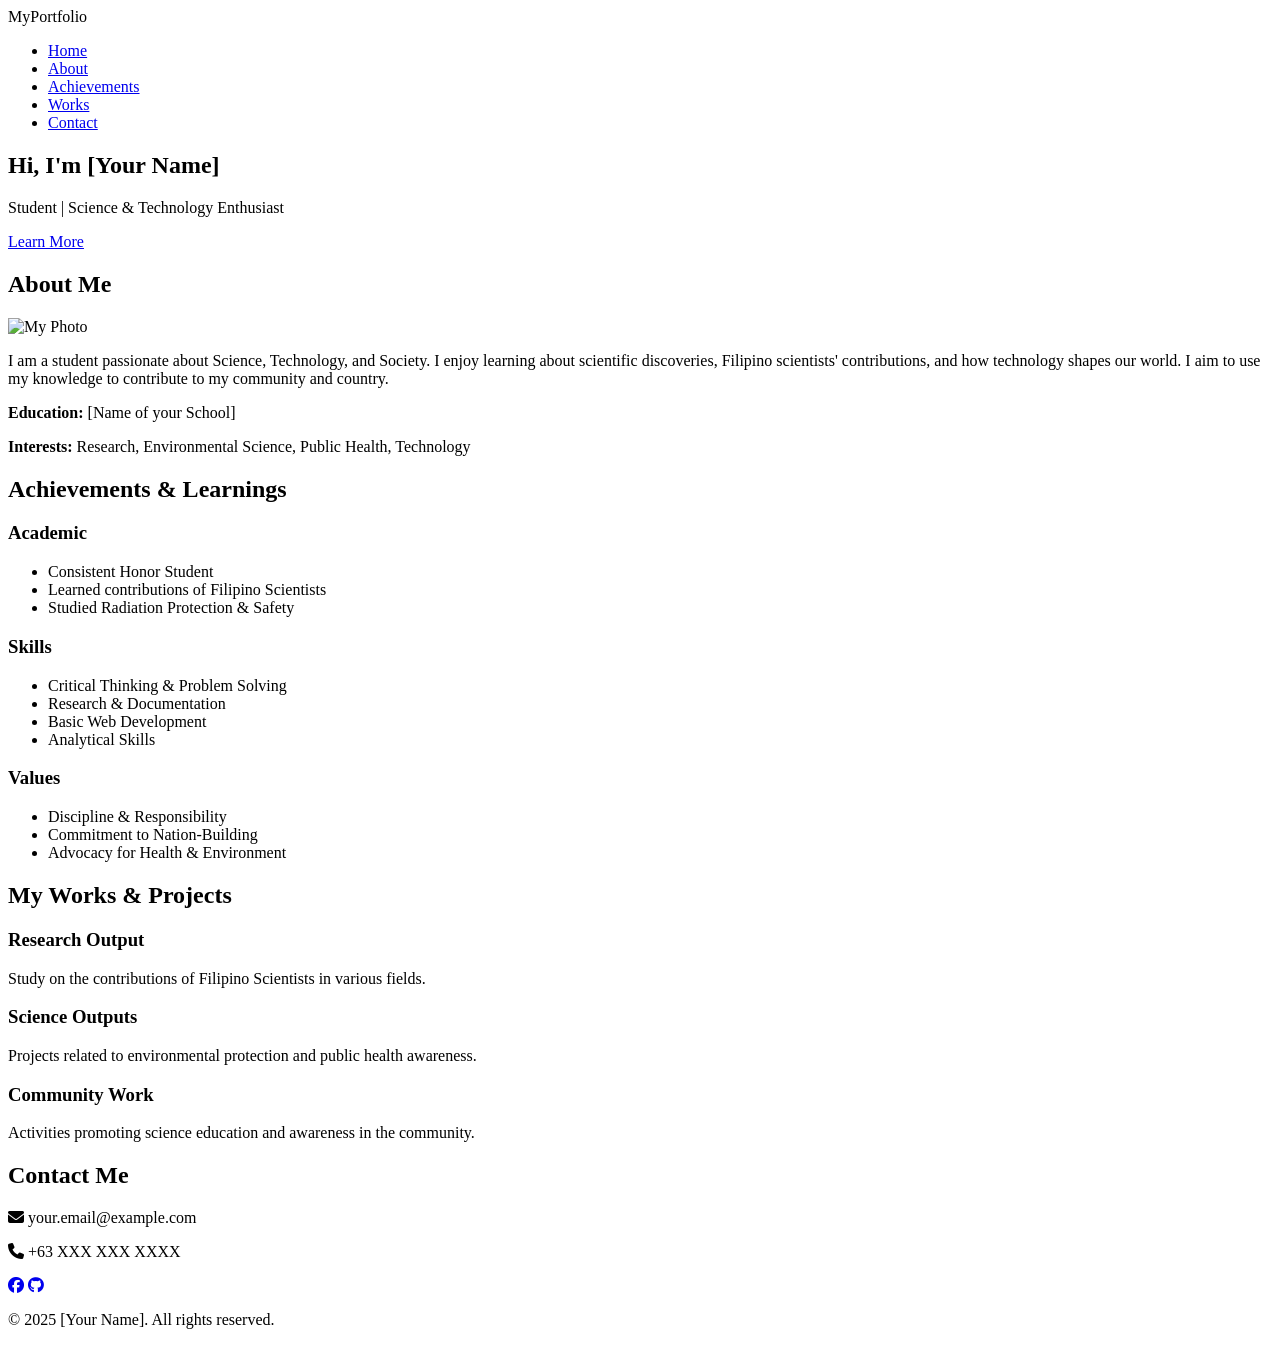
==== sam.html @ f26bc43c "add: create initial portfolio layout in sam.html" ====
<!DOCTYPE html>
<html lang="en">
<head>
    <meta charset="UTF-8">
    <meta name="viewport" content="width=device-width, initial-scale=1.0">
    <title>My Portfolio | [Your Name]</title>
    <link rel="stylesheet" href="style.css">
    <!-- Optional: Add icons from Font Awesome -->
    <link rel="stylesheet" href="https://cdnjs.cloudflare.com/ajax/libs/font-awesome/6.4.0/css/all.min.css">
</head>
<body>
    <!-- Navigation Bar -->
    <nav class="navbar">
        <div class="logo">MyPortfolio</div>
        <ul class="nav-links">
            <li><a href="#home">Home</a></li>
            <li><a href="#about">About</a></li>
            <li><a href="#achievements">Achievements</a></li>
            <li><a href="#works">Works</a></li>
            <li><a href="#contact">Contact</a></li>
        </ul>
    </nav>

    <!-- Home Section -->
    <section id="home" class="home-section">
        <div class="home-content">
            <h1>Hi, I'm <span>[Your Name]</span></h1>
            <p>Student | Science & Technology Enthusiast</p>
            <a href="#about" class="btn">Learn More</a>
        </div>
    </section>

    <!-- About Section -->
    <section id="about" class="section">
        <h2>About Me</h2>
        <div class="about-content">
            <img src="your-photo.jpg" alt="My Photo" class="profile-img">
            <div class="about-text">
                <p>
                    I am a student passionate about Science, Technology, and Society. I enjoy learning about scientific discoveries, Filipino scientists' contributions, and how technology shapes our world. I aim to use my knowledge to contribute to my community and country.
                </p>
                <p><strong>Education:</strong> [Name of your School]</p>
                <p><strong>Interests:</strong> Research, Environmental Science, Public Health, Technology</p>
            </div>
        </div>
    </section>

    <!-- Achievements Section -->
    <section id="achievements" class="section">
        <h2>Achievements & Learnings</h2>
        <div class="cards-container">
            <div class="card">
                <h3>Academic</h3>
                <ul>
                    <li>Consistent Honor Student</li>
                    <li>Learned contributions of Filipino Scientists</li>
                    <li>Studied Radiation Protection & Safety</li>
                </ul>
            </div>
            <div class="card">
                <h3>Skills</h3>
                <ul>
                    <li>Critical Thinking & Problem Solving</li>
                    <li>Research & Documentation</li>
                    <li>Basic Web Development</li>
                    <li>Analytical Skills</li>
                </ul>
            </div>
            <div class="card">
                <h3>Values</h3>
                <ul>
                    <li>Discipline & Responsibility</li>
                    <li>Commitment to Nation-Building</li>
                    <li>Advocacy for Health & Environment</li>
                </ul>
            </div>
        </div>
    </section>

    <!-- Works/Projects Section -->
    <section id="works" class="section">
        <h2>My Works & Projects</h2>
        <div class="cards-container">
            <div class="card">
                <h3>Research Output</h3>
                <p>Study on the contributions of Filipino Scientists in various fields.</p>
            </div>
            <div class="card">
                <h3>Science Outputs</h3>
                <p>Projects related to environmental protection and public health awareness.</p>
            </div>
            <div class="card">
                <h3>Community Work</h3>
                <p>Activities promoting science education and awareness in the community.</p>
            </div>
        </div>
    </section>

    <!-- Contact Section -->
    <section id="contact" class="section">
        <h2>Contact Me</h2>
        <div class="contact-info">
            <p><i class="fa-solid fa-envelope"></i> your.email@example.com</p>
            <p><i class="fa-solid fa-phone"></i> +63 XXX XXX XXXX</p>
            <div class="social-links">
                <a href="#" target="_blank"><i class="fa-brands fa-facebook"></i></a>
                <a href="#" target="_blank"><i class="fa-brands fa-github"></i></a>
            </div>
        </div>
    </section>

    <!-- Footer -->
    <footer>
        <p>&copy; 2025 [Your Name]. All rights reserved.</p>
    </footer>

    <script src="script.js"></script>
</body>
</html>
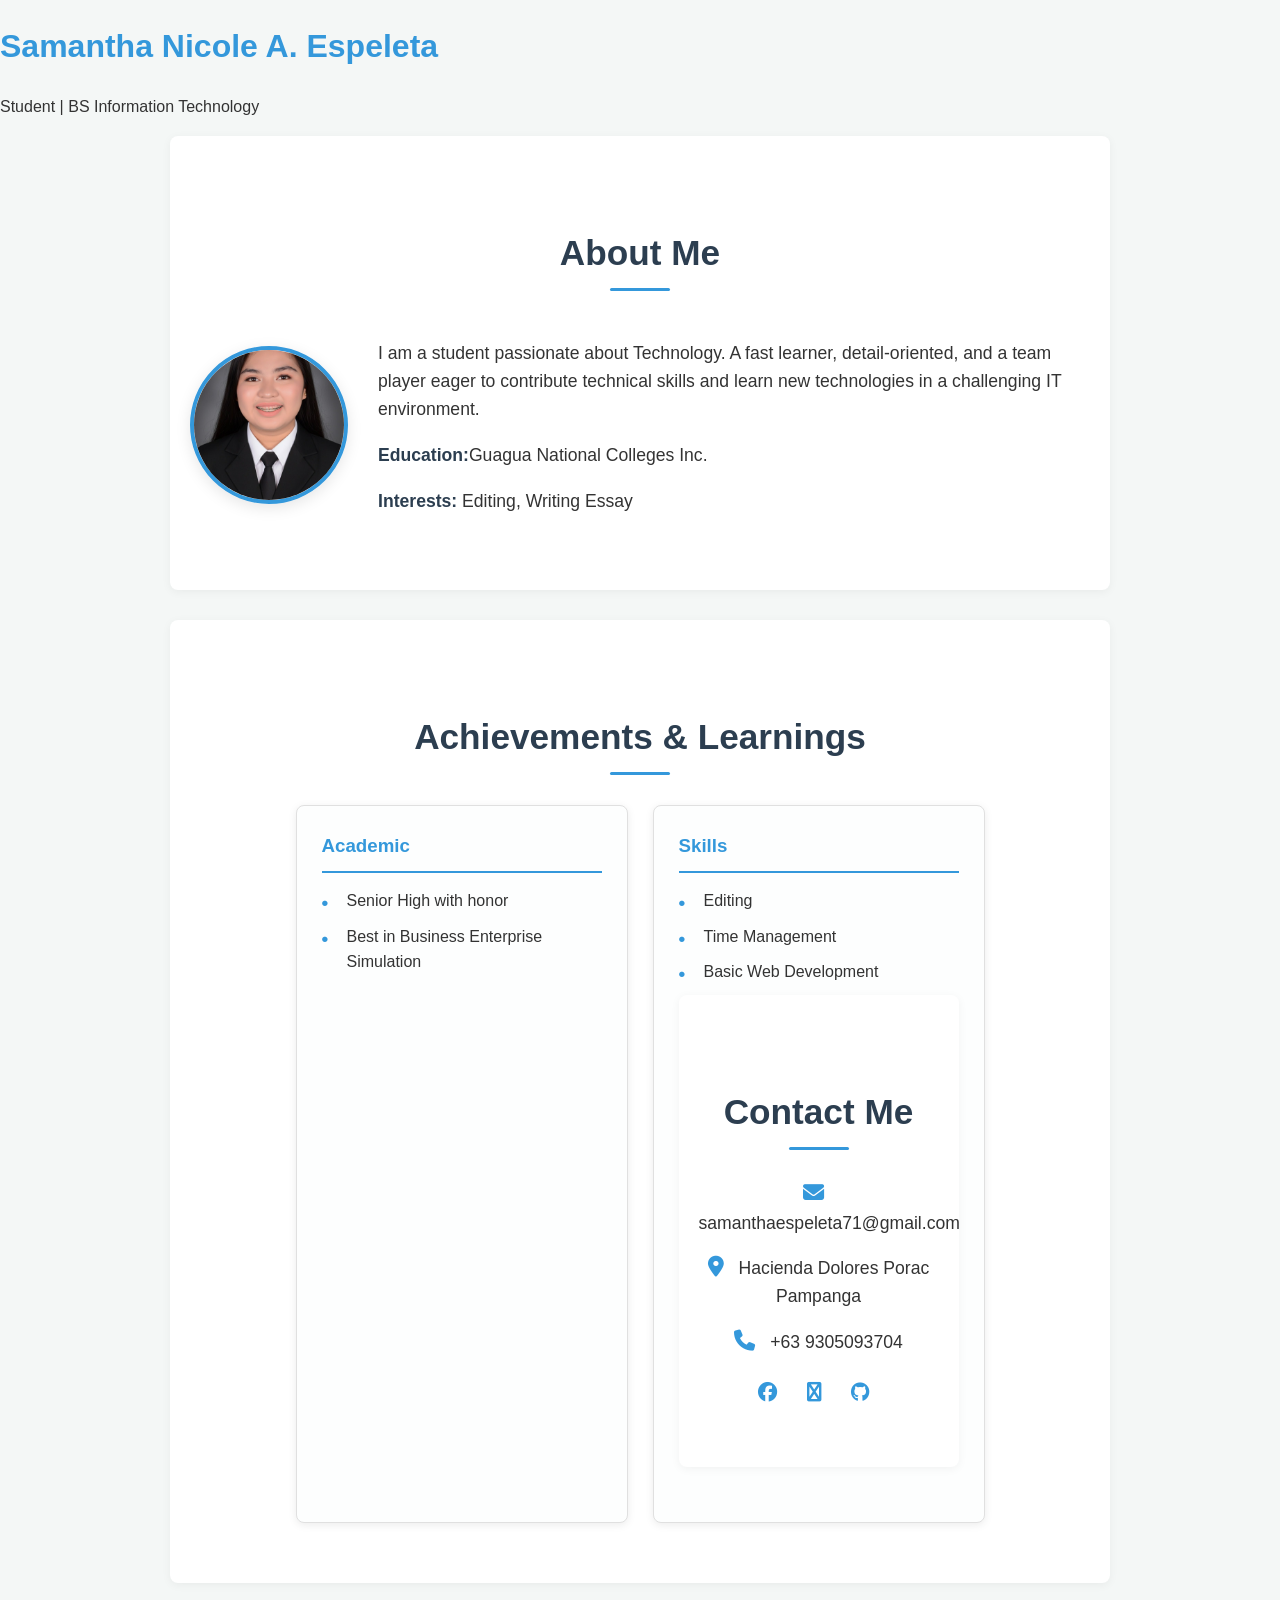
==== commit 0d5dfa78: "Add smooth scrolling and styling for sections, cards, and footer - Implement smooth scrolling for an" ====
--- a/sam.html
+++ b/sam.html
@@ -3,30 +3,16 @@
 <head>
     <meta charset="UTF-8">
     <meta name="viewport" content="width=device-width, initial-scale=1.0">
-    <title>My Portfolio | [Your Name]</title>
+    <title>My Portfolio | Samantha Nicole A. Espeleta</title>
     <link rel="stylesheet" href="style.css">
     <!-- Optional: Add icons from Font Awesome -->
     <link rel="stylesheet" href="https://cdnjs.cloudflare.com/ajax/libs/font-awesome/6.4.0/css/all.min.css">
 </head>
 <body>
-    <!-- Navigation Bar -->
-    <nav class="navbar">
-        <div class="logo">MyPortfolio</div>
-        <ul class="nav-links">
-            <li><a href="#home">Home</a></li>
-            <li><a href="#about">About</a></li>
-            <li><a href="#achievements">Achievements</a></li>
-            <li><a href="#works">Works</a></li>
-            <li><a href="#contact">Contact</a></li>
-        </ul>
-    </nav>
 
-    <!-- Home Section -->
-    <section id="home" class="home-section">
-        <div class="home-content">
-            <h1>Hi, I'm <span>[Your Name]</span></h1>
-            <p>Student | Science & Technology Enthusiast</p>
-            <a href="#about" class="btn">Learn More</a>
+    <!-- Header Section -->
+            <h1><span>Samantha Nicole A. Espeleta</span></h1>
+            <p>Student | BS Information Technology</p>
         </div>
     </section>
 
@@ -34,13 +20,13 @@
     <section id="about" class="section">
         <h2>About Me</h2>
         <div class="about-content">
-            <img src="your-photo.jpg" alt="My Photo" class="profile-img">
+            <img src="nicolee.jpeg" alt="My Photo" width="130" height="80">
             <div class="about-text">
                 <p>
-                    I am a student passionate about Science, Technology, and Society. I enjoy learning about scientific discoveries, Filipino scientists' contributions, and how technology shapes our world. I aim to use my knowledge to contribute to my community and country.
+                    I am a student passionate about  Technology. A fast learner, detail-oriented, and a team player eager to contribute technical skills and learn new technologies in a challenging IT environment.
                 </p>
-                <p><strong>Education:</strong> [Name of your School]</p>
-                <p><strong>Interests:</strong> Research, Environmental Science, Public Health, Technology</p>
+                <p><strong>Education:</strong>Guagua National Colleges Inc.</p>
+                <p><strong>Interests:</strong> Editing, Writing Essay</p>
             </div>
         </div>
     </section>
@@ -52,67 +38,32 @@
             <div class="card">
                 <h3>Academic</h3>
                 <ul>
-                    <li>Consistent Honor Student</li>
-                    <li>Learned contributions of Filipino Scientists</li>
-                    <li>Studied Radiation Protection & Safety</li>
-                </ul>
+                    <li>Senior High with honor</li>
+                    <li>Best in Business Enterprise Simulation</li>
             </div>
             <div class="card">
                 <h3>Skills</h3>
                 <ul>
-                    <li>Critical Thinking & Problem Solving</li>
-                    <li>Research & Documentation</li>
+                    <li>Editing</li>
+                    <li>Time Management</li>
                     <li>Basic Web Development</li>
-                    <li>Analytical Skills</li>
-                </ul>
-            </div>
-            <div class="card">
-                <h3>Values</h3>
-                <ul>
-                    <li>Discipline & Responsibility</li>
-                    <li>Commitment to Nation-Building</li>
-                    <li>Advocacy for Health & Environment</li>
-                </ul>
-            </div>
-        </div>
-    </section>
-
-    <!-- Works/Projects Section -->
-    <section id="works" class="section">
-        <h2>My Works & Projects</h2>
-        <div class="cards-container">
-            <div class="card">
-                <h3>Research Output</h3>
-                <p>Study on the contributions of Filipino Scientists in various fields.</p>
-            </div>
-            <div class="card">
-                <h3>Science Outputs</h3>
-                <p>Projects related to environmental protection and public health awareness.</p>
-            </div>
-            <div class="card">
-                <h3>Community Work</h3>
-                <p>Activities promoting science education and awareness in the community.</p>
-            </div>
-        </div>
-    </section>
+  
 
     <!-- Contact Section -->
     <section id="contact" class="section">
         <h2>Contact Me</h2>
         <div class="contact-info">
-            <p><i class="fa-solid fa-envelope"></i> your.email@example.com</p>
-            <p><i class="fa-solid fa-phone"></i> +63 XXX XXX XXXX</p>
+            <p><i class="fa-solid fa-envelope"></i> samanthaespeleta71@gmail.com</p>
+            <p><i class="fa-solid fa-location-dot"></i> Hacienda Dolores Porac Pampanga</p>
+            <p><i class="fa-solid fa-phone"></i> +63 9305093704</p>
             <div class="social-links">
                 <a href="#" target="_blank"><i class="fa-brands fa-facebook"></i></a>
+                <a href="#" target="_blank"><i class="fa-brands fa-map-pin"></i></a>
                 <a href="#" target="_blank"><i class="fa-brands fa-github"></i></a>
             </div>
         </div>
     </section>
 
-    <!-- Footer -->
-    <footer>
-        <p>&copy; 2025 [Your Name]. All rights reserved.</p>
-    </footer>
 
     <script src="script.js"></script>
 </body>
--- a/style.css
+++ b/style.css
@@ -0,0 +1,187 @@
+/* General Body and Font Styles */
+body {
+    font-family: 'Segoe UI', Tahoma, Geneva, Verdana, sans-serif;
+    margin: 0;
+    padding: 0;
+    background-color: #f4f7f6; /* Light background */
+    color: #333;
+    line-height: 1.6;
+}
+
+h1, h2, h3 {
+    color: #2c3e50; /* Darker blue-gray for headings */
+}
+
+h1 span {
+    color: #3498db; /* A nice blue for the name */
+}
+
+/* Header Section (for the name and title) */
+.header {
+    background-color: #eaf2f8; /* Lighter blue for the header background */
+    padding: 80px 20px; /* Increased padding for more space */
+    text-align: center; /* Center align all content within the header */
+    border-radius: 0; /* Ensure no radius for the main banner */
+}
+
+.header h1 {
+    font-size: 3.5em; /* Larger font size for the name */
+    margin-bottom: 10px;
+    display: inline-block; /* Allows centering of block-level element */
+    text-align: center; /* Explicitly center the text */
+    max-width: 100%; /* Ensure it doesn't overflow */
+}
+
+.header p {
+    font-size: 1.5em;
+    color: #555;
+    margin-top: 0;
+}
+
+/* Section Styling */
+.section {
+    padding: 60px 20px;
+    margin-bottom: 30px;
+    background-color: #ffffff; /* White background for sections */
+    border-radius: 8px;
+    box-shadow: 0 2px 10px rgba(0, 0, 0, 0.05); /* Subtle shadow */
+    max-width: 900px; /* Max width for content */
+    margin-left: auto;
+    margin-right: auto;
+    text-align: center; /* Center content within each section */
+}
+
+.section h2 {
+    margin-bottom: 40px;
+    font-size: 2.2em;
+    position: relative;
+}
+
+.section h2::after {
+    content: '';
+    position: absolute;
+    bottom: -10px;
+    left: 50%;
+    transform: translateX(-50%);
+    width: 60px;
+    height: 3px;
+    background-color: #3498db; /* Blue underline for section titles */
+    border-radius: 2px;
+}
+
+/* About Section */
+.about-content {
+    display: flex;
+    flex-wrap: wrap; /* Allow wrapping on smaller screens */
+    justify-content: center;
+    align-items: center;
+    gap: 30px; /* Space between image and text */
+    text-align: left; /* Default text alignment for content */
+}
+
+.about-content img {
+    width: 150px;
+    height: 150px;
+    border-radius: 50%; /* Makes the image round */
+    object-fit: cover; /* Ensures image covers the area without distortion */
+    border: 4px solid #3498db; /* Blue border around the image */
+    box-shadow: 0 4px 15px rgba(0, 0, 0, 0.1);
+}
+
+.about-text {
+    flex: 1; /* Allows text to take available space */
+    min-width: 300px; /* Minimum width before wrapping */
+    text-align: left; /* Align text to the left */
+}
+
+.about-text p {
+    margin-bottom: 15px;
+    font-size: 1.1em;
+}
+
+.about-text strong {
+    color: #2c3e50; /* Darker color for emphasis */
+}
+
+/* Achievements Section */
+.cards-container {
+    display: flex;
+    justify-content: center;
+    flex-wrap: wrap;
+    gap: 25px; /* Space between cards */
+}
+
+.card {
+    background-color: #fdfefe; /* Slightly off-white for cards */
+    border: 1px solid #e0e0e0;
+    border-radius: 8px;
+    padding: 25px;
+    width: 280px; /* Fixed width for cards */
+    text-align: left;
+    box-shadow: 0 2px 8px rgba(0, 0, 0, 0.08);
+    transition: transform 0.3s ease, box-shadow 0.3s ease; /* Smooth hover effects */
+}
+
+.card:hover {
+    transform: translateY(-5px); /* Lift card on hover */
+    box-shadow: 0 8px 20px rgba(0, 0, 0, 0.15); /* Stronger shadow on hover */
+}
+
+.card h3 {
+    margin-top: 0;
+    color: #3498db; /* Blue for card titles */
+    border-bottom: 2px solid #3498db;
+    padding-bottom: 10px;
+    margin-bottom: 15px;
+}
+
+.card ul {
+    list-style: none;
+    padding: 0;
+    margin: 0;
+}
+
+.card li {
+    margin-bottom: 10px;
+    padding-left: 25px; /* Space for custom bullet points */
+    position: relative;
+}
+
+.card li::before {
+    content: '\2022'; /* Bullet point character */
+    color: #3498db; /* Blue bullet */
+    font-weight: bold;
+    display: inline-block;
+    position: absolute;
+    left: 0;
+    font-size: 1.2em;
+}
+
+/* Contact Section */
+.contact-info {
+    text-align: center;
+}
+
+.contact-info p {
+    font-size: 1.1em;
+    margin-bottom: 15px;
+}
+
+.contact-info i {
+    color: #3498db; /* Blue icons */
+    margin-right: 10px;
+    font-size: 1.2em;
+}
+
+.social-links {
+    margin-top: 25px;
+    display: flex;
+    justify-content: center;
+    gap: 20px; /* Space between social icons */
+}
+
+.social links a {
+    color: #3498db;
+    font-size: 1.5em;
+    transition: color 0.3s ease;
+}
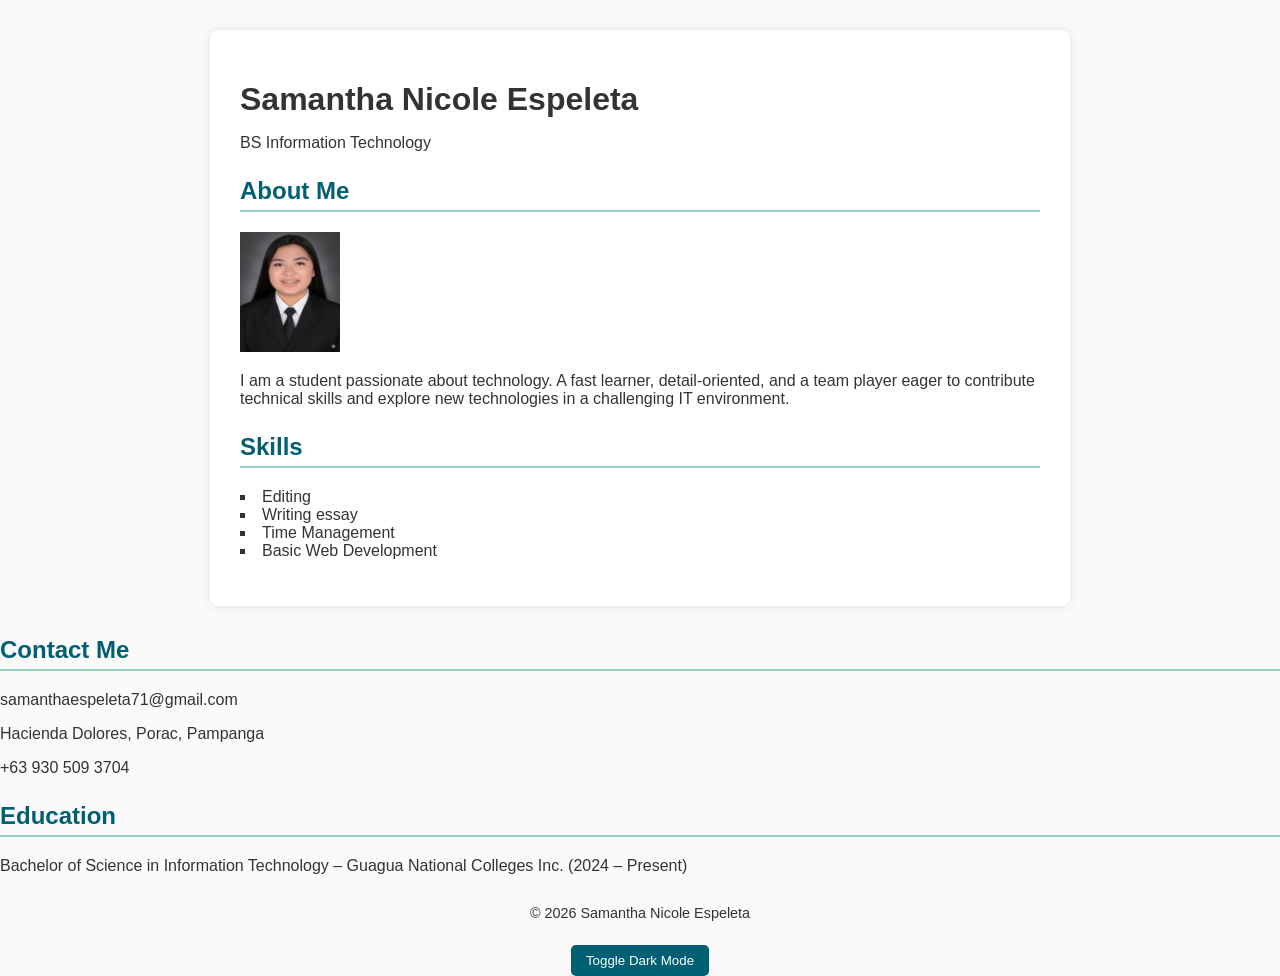
==== commit c271dd4d: "refactor: update sam.html structure and enhance styling; improve script.js for dark mode toggle" ====
--- a/sam.html
+++ b/sam.html
@@ -1,70 +1,64 @@
 <!DOCTYPE html>
 <html lang="en">
 <head>
-    <meta charset="UTF-8">
-    <meta name="viewport" content="width=device-width, initial-scale=1.0">
-    <title>My Portfolio | Samantha Nicole A. Espeleta</title>
-    <link rel="stylesheet" href="style.css">
-    <!-- Optional: Add icons from Font Awesome -->
-    <link rel="stylesheet" href="https://cdnjs.cloudflare.com/ajax/libs/font-awesome/6.4.0/css/all.min.css">
+  <meta charset="UTF-8" />
+  <meta name="viewport" content="width=device-width, initial-scale=1.0" />
+  <title>My Portfolio| Samantha Nicole Espeleta</title>
+  <link rel="stylesheet" href="style.css" />
 </head>
 <body>
+  <div class="header">
+    <header>
+      <h1>Samantha Nicole Espeleta</h1>
+      <p>BS Information Technology</p>
+    </header>
 
-    <!-- Header Section -->
-            <h1><span>Samantha Nicole A. Espeleta</span></h1>
-            <p>Student | BS Information Technology</p>
-        </div>
+    <section class="about">
+      <h2>About Me</h2>
+      <img src="nicolee.jpeg" alt="My Photo" width="100" height="120">
+      <div class="about-text">
+      <p>I am a student passionate about technology. A fast learner, detail-oriented, and a team player eager to contribute technical skills and explore new technologies in a challenging IT environment.</p>
     </section>
 
-    <!-- About Section -->
-    <section id="about" class="section">
-        <h2>About Me</h2>
-        <div class="about-content">
-            <img src="nicolee.jpeg" alt="My Photo" width="130" height="80">
-            <div class="about-text">
-                <p>
-                    I am a student passionate about  Technology. A fast learner, detail-oriented, and a team player eager to contribute technical skills and learn new technologies in a challenging IT environment.
-                </p>
-                <p><strong>Education:</strong>Guagua National Colleges Inc.</p>
-                <p><strong>Interests:</strong> Editing, Writing Essay</p>
-            </div>
-        </div>
+    <section class="skills">
+      <h2>Skills</h2>
+      <ul>
+        <li>Editing</li>
+        <li>Writing essay</li>
+        <li>Time Management</li>
+        <li>Basic Web Development</li>
+      </ul>
+    </div>
+  </div>
+  </section>
+  
+  <!-- Contact Section -->
+  <section id="contact" class="section">
+    <h2>Contact Me</h2>
+    <div class="contact-info">
+      <p><i class="fa-solid fa-envelope"></i> samanthaespeleta71@gmail.com</p>
+      <p><i class="fa-solid fa-location-dot"></i> Hacienda Dolores, Porac, Pampanga</p>
+      <p><i class="fa-solid fa-phone"></i> +63 930 509 3704</p>
+      <div class="social-links">
+        <a href="#" target="_blank"><i class="fa-brands fa-facebook"></i></a>
+        <a href="#" target="_blank"><i class="fa-brands fa-linkedin-in"></i></a>
+        <a href="#" target="_blank"><i class="fa-brands fa-github"></i></a>
+      </div>
+    </div>
+  </section>
+
+
+    <section class="education">
+      <h2>Education</h2>
+      <p>Bachelor of Science in Information Technology – Guagua National Colleges Inc. (2024 – Present)</p>
     </section>
 
-    <!-- Achievements Section -->
-    <section id="achievements" class="section">
-        <h2>Achievements & Learnings</h2>
-        <div class="cards-container">
-            <div class="card">
-                <h3>Academic</h3>
-                <ul>
-                    <li>Senior High with honor</li>
-                    <li>Best in Business Enterprise Simulation</li>
-            </div>
-            <div class="card">
-                <h3>Skills</h3>
-                <ul>
-                    <li>Editing</li>
-                    <li>Time Management</li>
-                    <li>Basic Web Development</li>
-  
+    <footer>
+      <p>© 2026 Samantha Nicole Espeleta</p>
+      <button id="darkToggle">Toggle Dark Mode</button>
+    </footer>
+  </div>
 
-    <!-- Contact Section -->
-    <section id="contact" class="section">
-        <h2>Contact Me</h2>
-        <div class="contact-info">
-            <p><i class="fa-solid fa-envelope"></i> samanthaespeleta71@gmail.com</p>
-            <p><i class="fa-solid fa-location-dot"></i> Hacienda Dolores Porac Pampanga</p>
-            <p><i class="fa-solid fa-phone"></i> +63 9305093704</p>
-            <div class="social-links">
-                <a href="#" target="_blank"><i class="fa-brands fa-facebook"></i></a>
-                <a href="#" target="_blank"><i class="fa-brands fa-map-pin"></i></a>
-                <a href="#" target="_blank"><i class="fa-brands fa-github"></i></a>
-            </div>
-        </div>
-    </section>
-
-
-    <script src="script.js"></script>
+  <script src="script.js"></script>
 </body>
-</html>+</html>
--- a/style.css
+++ b/style.css
@@ -1,187 +1,85 @@
-/* General Body and Font Styles */
 body {
-    font-family: 'Segoe UI', Tahoma, Geneva, Verdana, sans-serif;
-    margin: 0;
-    padding: 0;
-    background-color: #f4f7f6; /* Light background */
-    color: #333;
-    line-height: 1.6;
+  font-family: Arial, sans-serif;
+  margin: 0;
+  padding: 0;
+  background-color: #fafafa;
+  color: #333;
 }
 
-h1, h2, h3 {
-    color: #2c3e50; /* Darker blue-gray for headings */
+.header{
+  width: 80%;
+  max-width: 800px;
+  margin: 30px auto;
+  background: #fff;
+  padding: 30px;
+  box-shadow: 0 0 10px rgba(0,0,0,0.1);
+  border-radius: 8px;
 }
 
-h1 span {
-    color: #3498db; /* A nice blue for the name */
+header {
+  text-align: left;
 }
 
-/* Header Section (for the name and title) */
-.header {
-    background-color: #eaf2f8; /* Lighter blue for the header background */
-    padding: 80px 20px; /* Increased padding for more space */
-    text-align: center; /* Center align all content within the header */
-    border-radius: 0; /* Ensure no radius for the main banner */
+h1 {
+  margin-bottom: 5px;
 }
 
-.header h1 {
-    font-size: 3.5em; /* Larger font size for the name */
-    margin-bottom: 10px;
-    display: inline-block; /* Allows centering of block-level element */
-    text-align: center; /* Explicitly center the text */
-    max-width: 100%; /* Ensure it doesn't overflow */
+section {
+  margin-top: 25px;
 }
 
-.header p {
-    font-size: 1.5em;
-    color: #555;
-    margin-top: 0;
+h2 {
+  color: #005f73;
+  border-bottom: 2px solid #94d2bd;
+  padding-bottom: 5px;
 }
 
-/* Section Styling */
-.section {
-    padding: 60px 20px;
-    margin-bottom: 30px;
-    background-color: #ffffff; /* White background for sections */
-    border-radius: 8px;
-    box-shadow: 0 2px 10px rgba(0, 0, 0, 0.05); /* Subtle shadow */
-    max-width: 900px; /* Max width for content */
-    margin-left: auto;
-    margin-right: auto;
-    text-align: center; /* Center content within each section */
+ul {
+  list-style: square inside;
+  padding-left: 0;
 }
 
-.section h2 {
-    margin-bottom: 40px;
-    font-size: 2.2em;
-    position: relative;
+.job {
+  margin-bottom: 15px;
 }
 
-.section h2::after {
-    content: '';
-    position: absolute;
-    bottom: -10px;
-    left: 50%;
-    transform: translateX(-50%);
-    width: 60px;
-    height: 3px;
-    background-color: #3498db; /* Blue underline for section titles */
-    border-radius: 2px;
+.job span {
+  font-size: 0.9em;
+  color: #666;
 }
 
-/* About Section */
-.about-content {
-    display: flex;
-    flex-wrap: wrap; /* Allow wrapping on smaller screens */
-    justify-content: center;
-    align-items: center;
-    gap: 30px; /* Space between image and text */
-    text-align: left; /* Default text alignment for content */
+footer {
+  text-align: center;
+  margin-top: 30px;
+  font-size: 0.9em;
 }
 
-.about-content img {
-    width: 150px;
-    height: 150px;
-    border-radius: 50%; /* Makes the image round */
-    object-fit: cover; /* Ensures image covers the area without distortion */
-    border: 4px solid #3498db; /* Blue border around the image */
-    box-shadow: 0 4px 15px rgba(0, 0, 0, 0.1);
+button {
+  margin-top: 10px;
+  padding: 8px 15px;
+  border: none;
+  border-radius: 5px;
+  background-color: #005f73;
+  color: white;
+  cursor: pointer;
 }
 
-.about-text {
-    flex: 1; /* Allows text to take available space */
-    min-width: 300px; /* Minimum width before wrapping */
-    text-align: left; /* Align text to the left */
+button:hover {
+  background-color: #0a9396;
 }
 
-.about-text p {
-    margin-bottom: 15px;
-    font-size: 1.1em;
+/* Dark mode */
+.dark {
+  background-color: #222;
+  color: #eee;
 }
 
-.about-text strong {
-    color: #2c3e50; /* Darker color for emphasis */
+.dark section h2 {
+  color: #94d2bd;
+  border-color: #0a9396;
 }
 
-/* Achievements Section */
-.cards-container {
-    display: flex;
-    justify-content: center;
-    flex-wrap: wrap;
-    gap: 25px; /* Space between cards */
+.dark button {
+  background-color: #94d2bd;
+  color: #222;
 }
-
-.card {
-    background-color: #fdfefe; /* Slightly off-white for cards */
-    border: 1px solid #e0e0e0;
-    border-radius: 8px;
-    padding: 25px;
-    width: 280px; /* Fixed width for cards */
-    text-align: left;
-    box-shadow: 0 2px 8px rgba(0, 0, 0, 0.08);
-    transition: transform 0.3s ease, box-shadow 0.3s ease; /* Smooth hover effects */
-}
-
-.card:hover {
-    transform: translateY(-5px); /* Lift card on hover */
-    box-shadow: 0 8px 20px rgba(0, 0, 0, 0.15); /* Stronger shadow on hover */
-}
-
-.card h3 {
-    margin-top: 0;
-    color: #3498db; /* Blue for card titles */
-    border-bottom: 2px solid #3498db;
-    padding-bottom: 10px;
-    margin-bottom: 15px;
-}
-
-.card ul {
-    list-style: none;
-    padding: 0;
-    margin: 0;
-}
-
-.card li {
-    margin-bottom: 10px;
-    padding-left: 25px; /* Space for custom bullet points */
-    position: relative;
-}
-
-.card li::before {
-    content: '\2022'; /* Bullet point character */
-    color: #3498db; /* Blue bullet */
-    font-weight: bold;
-    display: inline-block;
-    position: absolute;
-    left: 0;
-    font-size: 1.2em;
-}
-
-/* Contact Section */
-.contact-info {
-    text-align: center;
-}
-
-.contact-info p {
-    font-size: 1.1em;
-    margin-bottom: 15px;
-}
-
-.contact-info i {
-    color: #3498db; /* Blue icons */
-    margin-right: 10px;
-    font-size: 1.2em;
-}
-
-.social-links {
-    margin-top: 25px;
-    display: flex;
-    justify-content: center;
-    gap: 20px; /* Space between social icons */
-}
-
-.social links a {
-    color: #3498db;
-    font-size: 1.5em;
-    transition: color 0.3s ease;
-}
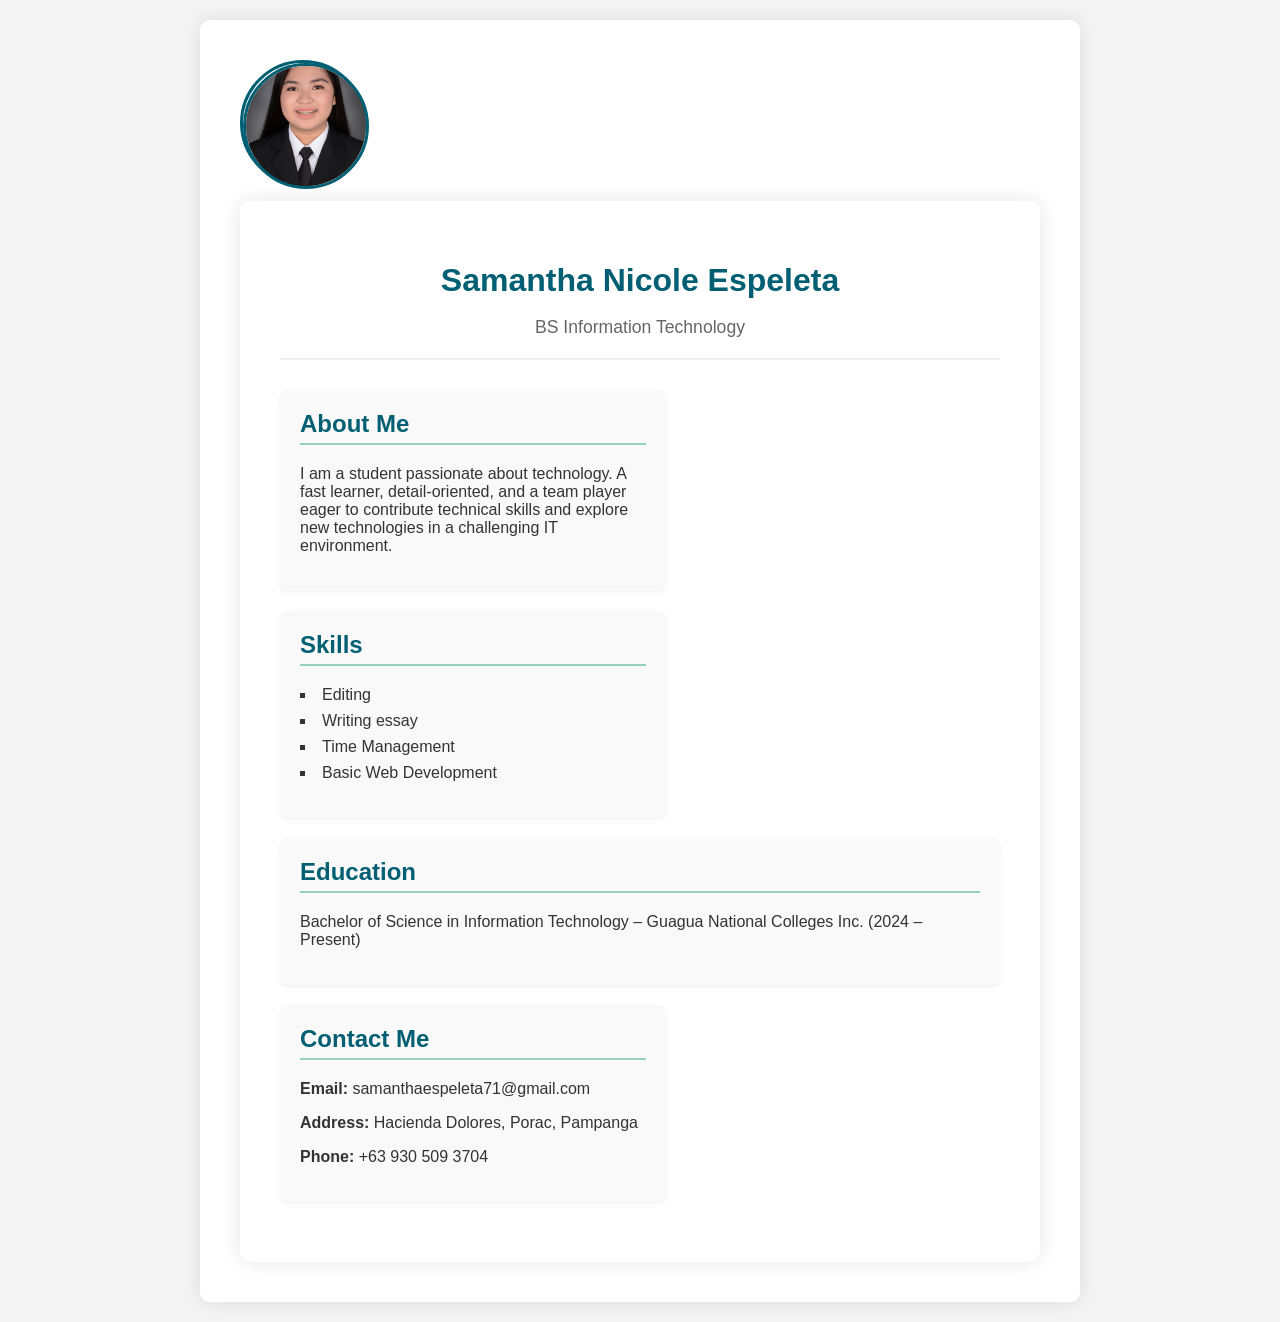
==== commit 770bc925: "refactor: enhance layout and styling in sam.html and style.css; improve responsiveness and visual ap" ====
--- a/sam.html
+++ b/sam.html
@@ -1,64 +1,55 @@
 <!DOCTYPE html>
 <html lang="en">
 <head>
-  <meta charset="UTF-8" />
-  <meta name="viewport" content="width=device-width, initial-scale=1.0" />
-  <title>My Portfolio| Samantha Nicole Espeleta</title>
-  <link rel="stylesheet" href="style.css" />
+    <meta charset="UTF-8">
+    <meta name="viewport" content="width=device-width, initial-scale=1.0">
+    <title>Samantha Nicole Espeleta - Portfolio</title>
+    <link rel="stylesheet" href="style.css">
 </head>
 <body>
-  <div class="header">
-    <header>
-      <h1>Samantha Nicole Espeleta</h1>
-      <p>BS Information Technology</p>
-    </header>
+   <div class="header">
+        <header class="profile-pic">
+          <img src="nicolee.jpeg" alt="Samantha Nicole Espeleta" class="profile-pic" width:150px;height:90;>
+          </header> 
+    <div class="header">
+        <header class="profile-header">
+          <h1>Samantha Nicole Espeleta</h1>
+          <p>BS Information Technology</p>
+        </header>
+        <main class="profile-main">
+            <section id="about">
+                <h2>About Me</h2>
+                <p>I am a student passionate about technology. A fast learner, detail-oriented, and a team player eager to contribute technical skills and explore new technologies in a challenging IT environment.</p>
+            </section>
 
-    <section class="about">
-      <h2>About Me</h2>
-      <img src="nicolee.jpeg" alt="My Photo" width="100" height="120">
-      <div class="about-text">
-      <p>I am a student passionate about technology. A fast learner, detail-oriented, and a team player eager to contribute technical skills and explore new technologies in a challenging IT environment.</p>
+            <section id="skills">
+                <h2>Skills</h2>
+                <ul>
+                    <li>Editing</li>
+                    <li>Writing essay</li>
+                    <li>Time Management</li>
+                    <li>Basic Web Development</li>
+                </ul>
+            </section>
+            <section class="education">
+      <h2>Education</h2>
+      <p>Bachelor of Science in Information Technology – Guagua National Colleges Inc. (2024 – Present)</p>
     </section>
-
-    <section class="skills">
-      <h2>Skills</h2>
-      <ul>
-        <li>Editing</li>
-        <li>Writing essay</li>
-        <li>Time Management</li>
-        <li>Basic Web Development</li>
-      </ul>
-    </div>
-  </div>
-  </section>
-  
-  <!-- Contact Section -->
-  <section id="contact" class="section">
-    <h2>Contact Me</h2>
-    <div class="contact-info">
-      <p><i class="fa-solid fa-envelope"></i> samanthaespeleta71@gmail.com</p>
-      <p><i class="fa-solid fa-location-dot"></i> Hacienda Dolores, Porac, Pampanga</p>
-      <p><i class="fa-solid fa-phone"></i> +63 930 509 3704</p>
+            <section id="contact">
+                <h2>Contact Me</h2>
+                <p><strong>Email:</strong> samanthaespeleta71@gmail.com</p>
+                <p><strong>Address:</strong> Hacienda Dolores, Porac, Pampanga</p>
+                <p><strong>Phone:</strong> +63 930 509 3704</p>
+            </section>
+            
       <div class="social-links">
         <a href="#" target="_blank"><i class="fa-brands fa-facebook"></i></a>
-        <a href="#" target="_blank"><i class="fa-brands fa-linkedin-in"></i></a>
+        <a href="#" target="_blank"><i class="fa-brands &#128205;"></i></a>
         <a href="#" target="_blank"><i class="fa-brands fa-github"></i></a>
       </div>
     </div>
   </section>
 
-
-    <section class="education">
-      <h2>Education</h2>
-      <p>Bachelor of Science in Information Technology – Guagua National Colleges Inc. (2024 – Present)</p>
-    </section>
-
-    <footer>
-      <p>© 2026 Samantha Nicole Espeleta</p>
-      <button id="darkToggle">Toggle Dark Mode</button>
-    </footer>
-  </div>
-
   <script src="script.js"></script>
 </body>
 </html>
--- a/style.css
+++ b/style.css
@@ -1,42 +1,94 @@
 body {
   font-family: Arial, sans-serif;
   margin: 0;
-  padding: 0;
-  background-color: #fafafa;
+  padding: 20px; /* Added some padding to the body for better spacing */
+  background-color: #f4f4f4; /* Light gray background */
   color: #333;
+  display: flex; /* Use flexbox for centering the container */
+  justify-content: center;
+  align-items: flex-start; /* Align items to the top */
+  min-height: 100vh; /* Ensure body takes at least full viewport height */
 }
 
-.header{
-  width: 80%;
-  max-width: 800px;
-  margin: 30px auto;
+.header {
+  width: 90%;
+  max-width: 800px; /* Increased max-width for more content space */
+  margin: 0 auto; /* Center the container */
   background: #fff;
-  padding: 30px;
-  box-shadow: 0 0 10px rgba(0,0,0,0.1);
-  border-radius: 8px;
+  padding: 40px;
+  box-shadow: 0 0 20px rgba(0,0,0,0.1); /* Softer shadow */
+  border-radius: 10px;
+  display: flex;
+  flex-wrap: wrap; /* Allow items to wrap to the next line */
+  justify-content: space-between; /* Distribute space between sections */
 }
 
-header {
-  text-align: left;
+.profile-header {
+  width: 100%;
+  text-align: center;
+  border-bottom: 2px solid #eee;
+  padding-bottom: 20px;
+  margin-bottom: 30px;
 }
 
-h1 {
+.profile-pic {
+  width: 120px;
+  height: 120px;
+  border-radius: 50%;
+  object-fit: cover;
+  margin-bottom: 15px;
+  border: 3px solid #005f73;
+}
+
+.profile-header h1 {
   margin-bottom: 5px;
+  color: #005f73;
+}
+
+.profile-header p {
+  font-size: 1.1em;
+  color: #666;
+  margin-bottom: 0;
+}
+
+main {
+  width: 100%;
+  display: flex;
+  flex-wrap: wrap;
+  justify-content: space-between;
 }
 
 section {
-  margin-top: 25px;
+  background-color: #f9f9f9; /* Slightly different background for sections */
+  padding: 20px;
+  border-radius: 8px;
+  margin-bottom: 20px;
+  box-shadow: 0 2px 5px rgba(0,0,0,0.05);
+}
+
+/* Layout for sections: About Me and Skills on one side, Contact and Education on the other */
+#about, #skills {
+  width: 48%; /* Occupy roughly half the width */
+}
+
+#contact, #education {
+  width: 48%; /* Occupy roughly half the width */
 }
 
 h2 {
   color: #005f73;
   border-bottom: 2px solid #94d2bd;
   padding-bottom: 5px;
+  margin-top: 0; /* Remove default top margin for h2 */
 }
 
 ul {
   list-style: square inside;
-  padding-left: 0;
+  padding-left: 0; /* Reset padding */
+}
+
+ul li {
+  margin-bottom: 8px;
 }
 
 .job {
@@ -48,20 +100,17 @@
   color: #666;
 }
 
-footer {
-  text-align: center;
-  margin-top: 30px;
-  font-size: 0.9em;
-}
 
 button {
   margin-top: 10px;
-  padding: 8px 15px;
+  padding: 10px 20px;
   border: none;
   border-radius: 5px;
   background-color: #005f73;
   color: white;
   cursor: pointer;
+  font-size: 1em;
+  transition: background-color 0.3s ease;
 }
 
 button:hover {
@@ -74,6 +123,16 @@
   color: #eee;
 }
 
+.dark . header {
+  background: #333;
+  box-shadow: 0 0 20px rgba(0,0,0,0.3);
+}
+
+.dark section {
+  background-color: #444;
+  box-shadow: 0 2px 5px rgba(0,0,0,0.2);
+}
+
 .dark section h2 {
   color: #94d2bd;
   border-color: #0a9396;
@@ -83,3 +142,17 @@
   background-color: #94d2bd;
   color: #222;
 }
+
+/* Responsive adjustments */
+@media (max-width: 768px) {
+  .container {
+    flex-direction: column; /* Stack sections vertically on smaller screens */
+    padding: 20px;
+  }
+  #about, #skills, #contact, #education {
+    width: 100%; /* Full width for all sections */
+  }
+  .profile-header {
+    margin-bottom: 20px;
+  }
+}
